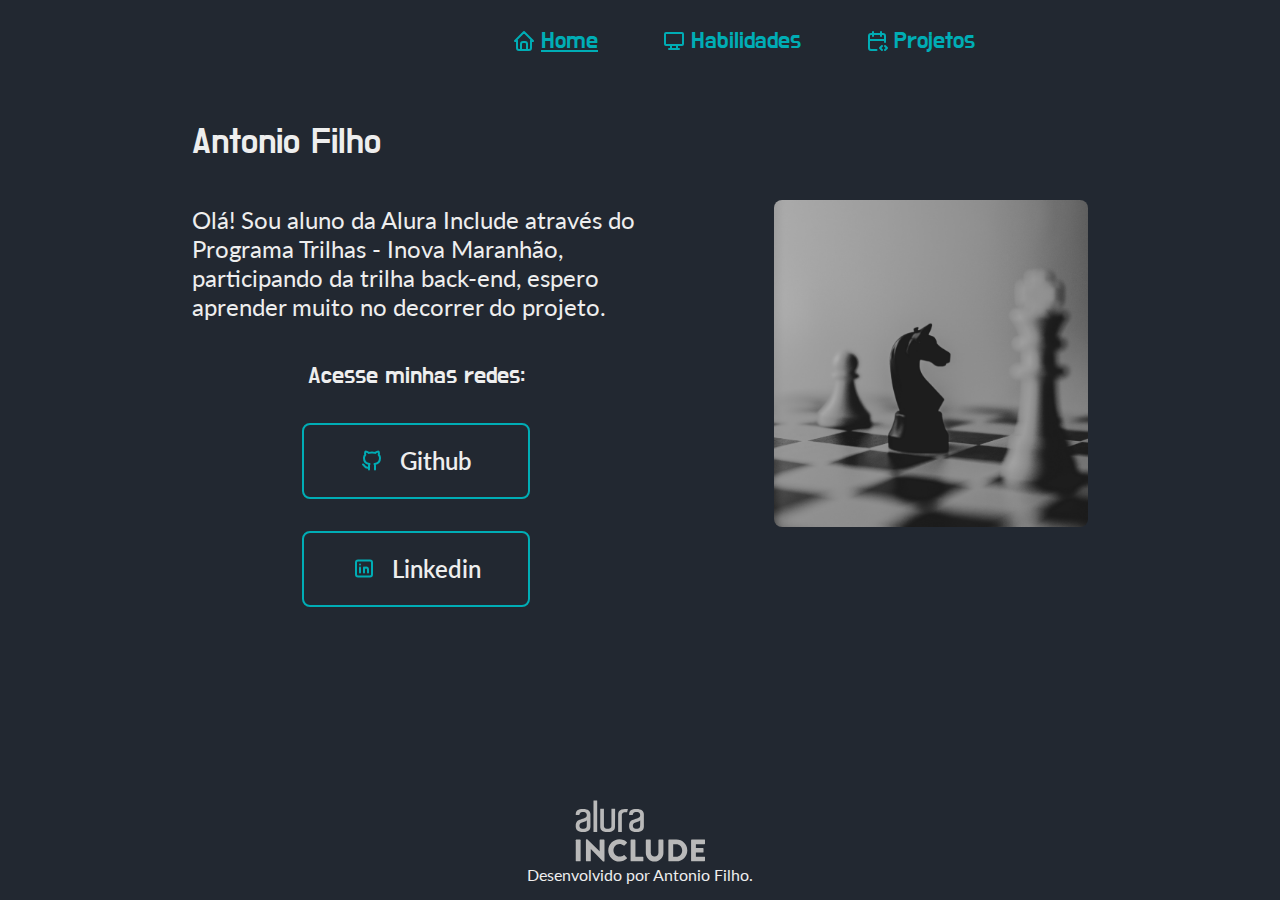
==== index.html @ 39785245 "Add files via upload" ====
<!DOCTYPE html>
<html lang="pt-br">
<head>
    <meta charset="UTF-8">
    <meta name="viewport" content="width=device-width, initial-scale=1.0">
    <title>Home - Portfolio</title>
    <link rel="stylesheet" href="./styles/style.css">
</head>
<body>
    <header class="cabecalho">
        <nav class="cabecalho-menu">
            <a class="cabecalho-menu-links-atual" href="index.html">
                <img src="./assets/home.svg">
                Home</a>
            <a class="cabecalho-menu-links" href="habilidades.html">
                <img src="./assets/habilidades.svg">
                Habilidades</a>
            <a class="cabecalho-menu-links" href="projetos.html">
                <img src="./assets/projetos.svg">
                Projetos</a>
        </nav>
    </header>
    <main class="conteudo">
        <section class="conteudo-texto">
            <h1 class="conteudo-texto-titulo">Antonio Filho</h1>
            <p class="conteudo-texto-paragrafo">Olá! Sou aluno da Alura Include através do Programa Trilhas - Inova Maranhão, participando da trilha back-end, espero aprender muito no decorrer do projeto.</p>
            <div class="conteudo-links">
                <h2 class="conteudo-links-titulo">Acesse minhas redes:</h2>
                <a class="conteudo-links-estilo" href="https://github.com/antonio-mesquita">
                    <img src="./assets/github.svg">
                    Github
                </a>
                <a class="conteudo-links-estilo" href="https://www.linkedin.com/in/antonio-ribeiro-de-mesquita-filho-89287030b/">
                    <img src="./assets/linkedin.svg">
                    Linkedin
                </a>
            </div>
        </section>
        <img class="imagem-pagina" src="./assets/imagem-home.jpg" alt="imagem da home">
    </main>
    <footer class="rodape">
        <img src="./assets/Logo_Alura_Include.svg">
        <p>Desenvolvido por Antonio Filho.</p>
    </footer>
</body>
</html>
---- styles/style.css ----
@import url('https://fonts.googleapis.com/css2?family=Do+Hyeon&family=Lato:wght@400;700&display=swap');

* {
    margin: 0;
    padding: 0;
}

:root{
    --cor-background: #222831;
    --cor-texto: #EEEEEE;
    --cor-destaque: #00ADB5;
    --cor-hover: #393E46;
    --fonte-titulos : "Do Hyeon", sans-serif;
    --fonte-textos: "Lato", sans-serif;
}

body{
    box-sizing: border-box;
    background-color: var(--cor-background);
    color: var(--cor-texto);
}

.cabecalho{
    padding: 2% 0% 0% 40%;
}

.cabecalho-menu{
    display: flex;
    gap: 64px;
}

.cabecalho-menu-links-atual{
    display: flex;
    justify-content: center;
    font-family: var(--fonte-titulos);
    font-size: 1.5rem;
    color: var(--cor-destaque);
    gap: 5px;
}

.cabecalho-menu-links{
    display: flex;
    justify-content: center;
    text-decoration: none;
    font-family: var(--fonte-titulos);
    font-size: 1.5rem;
    color: var(--cor-destaque);
    gap: 5px;
}

.conteudo{
    padding: 5% 15%;
    display: flex;
    align-items: center;
    justify-content: space-between;
    gap: 82px;
}

.conteudo-texto{
    width: 50%;
    display: flex;
    flex-direction: column;
    gap: 40px;
}

.conteudo-texto-titulo{
    font-family: var(--fonte-titulos);
    font-size: 2.25rem;
    font-weight: 400;
    font-style: normal;
}

.conteudo-texto-paragrafo{
    font-family: var(--fonte-textos);
    font-style: normal;
    font-weight: 400;
    font-size: 1.5rem;
}

.conteudo-links{
    display: flex;
    flex-direction: column;
    justify-content: space-between  ;
    align-items: center;
    gap: 32px;
}

.conteudo-links-titulo{
    font-family: var(--fonte-titulos);
    font-size: 1.5rem;
    font-weight: 400;
}

.conteudo-links-estilo{
    display: flex;
    justify-content: center;
    gap: 16px;
    border: 2px solid var(--cor-destaque);
    width: 50%;
    text-align: center;
    border-radius: 8px;
    font-size: 1.5rem;
    font-weight: 600;
    padding: 21.5px 0;
    text-decoration: none;
    color: var(--cor-texto);
    font-family: var(--fonte-textos);
}

.conteudo-links-estilo:hover{
    background-color: var(--cor-hover);
}

.imagem-pagina{
    width: 35%;
    border-radius: 8px;
}

.rodape {
    color: var(--cor-texto);
    text-align: center;
    font-family: var(--fonte-textos);
    font-size: 1rem;
    font-weight: 400;
    width: 100%;
    height: 100px;
    position: absolute;
    bottom: 0;
}

@media(max-width: 1200px) {
    .cabecalho{
        padding: 10%;
    }

    .cabecalho-menu{
        justify-content: center;
        gap: 30px;
    }

    .conteudo{
        flex-direction: column-reverse;
        padding: 5;
    }

    .conteudo-texto{
        width: auto;
    }
    .rodape{
        position: relative;
    }
}
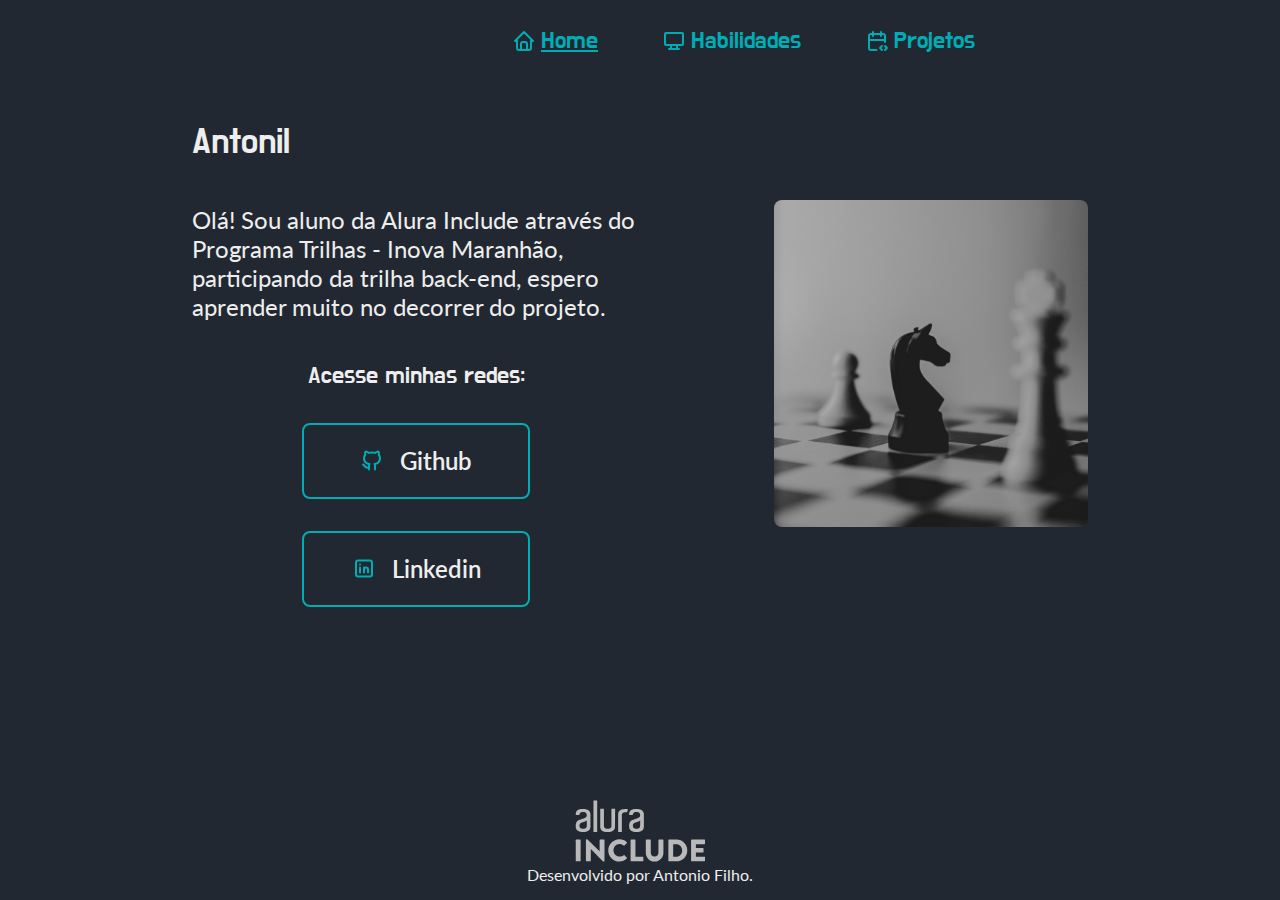
==== commit af057081: "Add files via upload" ====
--- a/index.html
+++ b/index.html
@@ -22,7 +22,7 @@
     </header>
     <main class="conteudo">
         <section class="conteudo-texto">
-            <h1 class="conteudo-texto-titulo">Antonio Filho</h1>
+            <h1 class="conteudo-texto-titulo" id="nome-autor"></h1>
             <p class="conteudo-texto-paragrafo">Olá! Sou aluno da Alura Include através do Programa Trilhas - Inova Maranhão, participando da trilha back-end, espero aprender muito no decorrer do projeto.</p>
             <div class="conteudo-links">
                 <h2 class="conteudo-links-titulo">Acesse minhas redes:</h2>
@@ -35,6 +35,7 @@
                     Linkedin
                 </a>
             </div>
+            <script src="main.js"></script>
         </section>
         <img class="imagem-pagina" src="./assets/imagem-home.jpg" alt="imagem da home">
     </main>
--- a/styles/style.css
+++ b/styles/style.css
@@ -150,3 +150,20 @@
         position: relative;
     }
 }
+
+#nome-autor::after {
+    content: "|";
+    animation: piscar 1s infinite;
+}
+
+@keyframes piscar {
+    0% {
+        opacity: 1;
+      }
+      50% {
+        opacity: 0;
+      }
+      100% {
+        opacity: 1;
+      }
+}